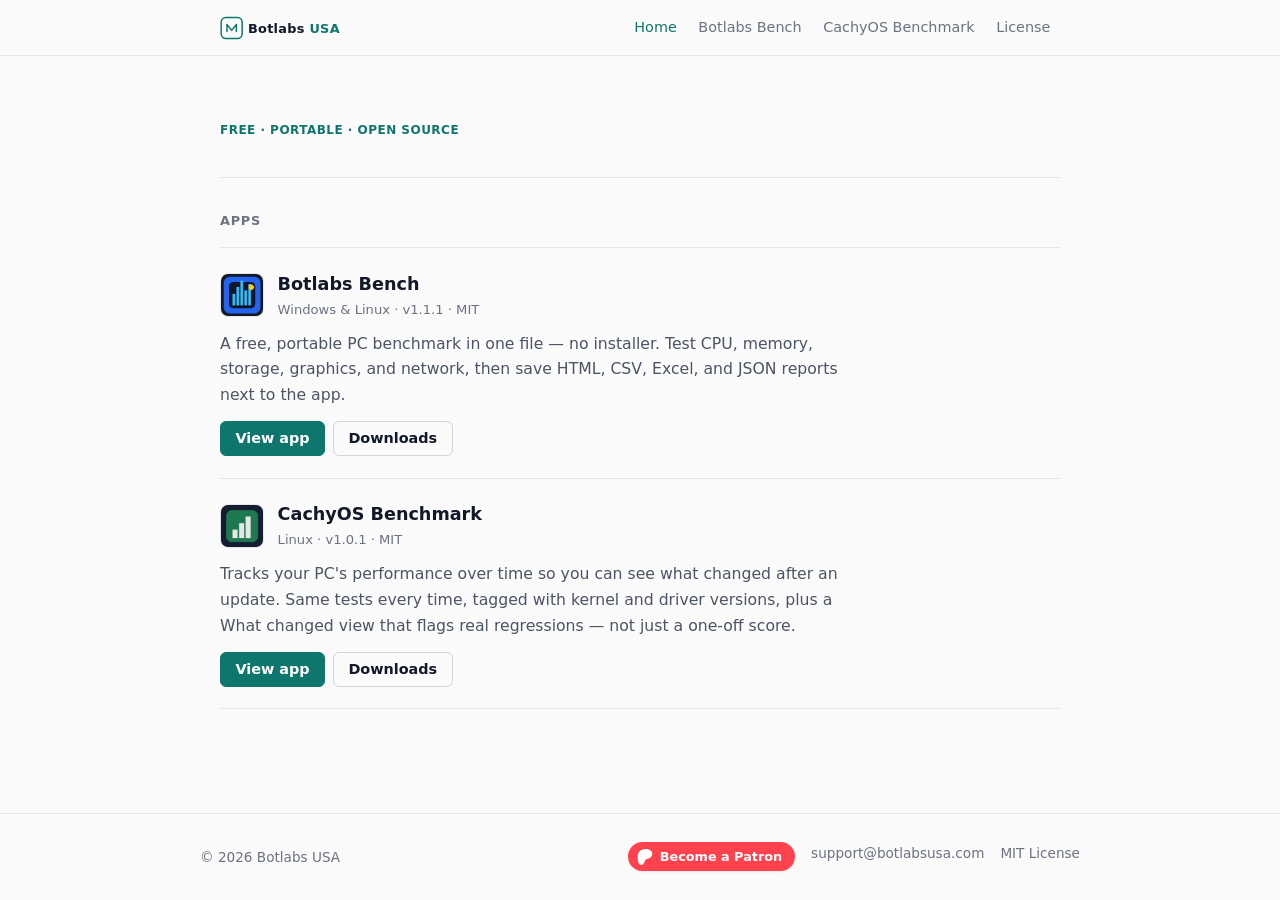
==== index.html @ ab1dc76c "Remove About section" ====
<!DOCTYPE html>
<html lang="en">
<head>
  <meta charset="utf-8">
  <meta name="viewport" content="width=device-width, initial-scale=1">
  <title>Botlabs USA — Free custom PC applications</title>
  <meta name="description" content="Botlabs USA shares free, portable PC apps built for daily use — including Botlabs Bench and CachyOS Benchmark. Download, run, compare.">
  <link rel="canonical" href="https://botlabsusa.com/">
  <meta name="theme-color" content="#fafafa">
  <meta property="og:type" content="website">
  <meta property="og:site_name" content="Botlabs USA">
  <meta property="og:title" content="Botlabs USA — Free custom PC applications">
  <meta property="og:description" content="Showcase and downloads for free PC apps built for daily use: Botlabs Bench and CachyOS Benchmark.">
  <meta property="og:url" content="https://botlabsusa.com/">
  <meta property="og:image" content="https://botlabsusa.com/assets/botlabsbench-128.png">
  <meta name="twitter:card" content="summary">
  <meta name="twitter:title" content="Botlabs USA — Free custom PC applications">
  <meta name="twitter:description" content="Showcase and downloads for free PC apps: Botlabs Bench and CachyOS Benchmark.">
  <link rel="icon" href="/assets/favicon.svg" type="image/svg+xml">
  <link rel="stylesheet" href="/css/style.css">
</head>
<body>
  <a class="skip-link" href="#main">Skip to content</a>
  <header class="site-header">
    <div class="header-inner">
      <a class="logo-link" href="/" aria-label="Botlabs USA home">
        <img src="/assets/logo.svg" alt="Botlabs USA" width="200" height="40">
      </a>
      <button class="nav-toggle" type="button" aria-expanded="false" aria-controls="site-nav" aria-label="Menu">☰</button>
      <nav id="site-nav" class="nav" aria-label="Primary">
        <a href="/" aria-current="page">Home</a>
        <a href="/apps/botlabs-bench.html">Botlabs Bench</a>
        <a href="/apps/cachyos-benchmark.html">CachyOS Benchmark</a>
        <a href="/license.html">License</a>
      </nav>
    </div>
  </header>

  <main id="main">
    <div class="container">
      <section class="hero">
        <span class="hero-badge">Free · Portable · Open source</span>
      </section>

      <h2 class="section-title" id="apps">Apps</h2>
      <div class="app-grid">
        <article class="app-card">
          <div class="app-card-header">
            <img src="/assets/botlabsbench.png" width="56" height="56" alt="">
            <div>
              <h2>Botlabs Bench</h2>
              <div class="meta">Windows &amp; Linux · v1.1.1 · MIT</div>
            </div>
          </div>
          <p>
            A free, portable PC benchmark in one file — no installer. Test CPU, memory, storage,
            graphics, and network, then save HTML, CSV, Excel, and JSON reports next to the app.
          </p>
          <div class="card-actions">
            <a class="btn btn-primary" href="/apps/botlabs-bench.html">View app</a>
            <a class="btn btn-secondary" href="/apps/botlabs-bench.html#downloads">Downloads</a>
          </div>
        </article>

        <article class="app-card">
          <div class="app-card-header">
            <img src="/assets/cachy-bench.png" width="56" height="56" alt="">
            <div>
              <h2>CachyOS Benchmark</h2>
              <div class="meta">Linux · v1.0.1 · MIT</div>
            </div>
          </div>
          <p>
            Tracks your PC's performance over time so you can see what changed after an update.
            Same tests every time, tagged with kernel and driver versions, plus a What changed
            view that flags real regressions — not just a one-off score.
          </p>
          <div class="card-actions">
            <a class="btn btn-primary" href="/apps/cachyos-benchmark.html">View app</a>
            <a class="btn btn-secondary" href="/apps/cachyos-benchmark.html#downloads">Downloads</a>
          </div>
        </article>
      </div>

    </div>
  </main>

  <footer class="site-footer">
    <div class="footer-inner">
      <p>© 2026 Botlabs USA</p>
      <div class="footer-links">
        <a class="patreon-badge" href="https://www.patreon.com/botlabs" target="_blank" rel="noopener" aria-label="Become a Patron on Patreon">
          <svg class="patreon-badge-icon" viewBox="0 0 24 24" aria-hidden="true" focusable="false" width="16" height="16">
            <path fill="currentColor" d="M22.957 7.21c-.004-3.064-2.391-5.576-5.191-6.482-3.478-1.125-8.064-.962-11.384.604C2.357 3.231 1.093 7.391 1.046 11.54c-.039 3.411.302 12.396 5.369 12.46 3.765.047 4.326-4.804 6.068-7.141 1.24-1.662 2.836-2.132 4.801-2.618 3.376-.836 5.678-3.501 5.673-7.031Z"/>
          </svg>
          <span>Become a Patron</span>
        </a>
        <a href="mailto:support@botlabsusa.com">support@botlabsusa.com</a>
        <a href="/license.html">MIT License</a>
      </div>
    </div>
  </footer>
  <script src="/js/main.js" defer></script>
<script data-goatcounter="https://botlabsusa.goatcounter.com/count" async src="https://gc.zgo.at/count.js"></script>
</body>
</html>
---- css/style.css ----
/* Botlabs USA — minimal light theme */
:root {
  --bg: #fafafa;
  --bg-elev: #ffffff;
  --text: #111827;
  --text-muted: #4b5563;
  --text-dim: #6b7280;
  --border: #e5e7eb;
  --border-strong: #d1d5db;
  --accent: #0f766e;
  --accent-hover: #0d9488;
  --accent-soft: #f0fdfa;
  --warn: #b45309;
  --warn-bg: #fffbeb;
  --warn-border: #fde68a;
  --radius: 6px;
  --font: system-ui, -apple-system, "Segoe UI", Roboto, "Helvetica Neue", Arial, sans-serif;
  --mono: ui-monospace, SFMono-Regular, Menlo, Monaco, Consolas, "Liberation Mono", monospace;
  --max: 720px;
  --max-wide: 880px;
  --header-h: 56px;
}

*, *::before, *::after { box-sizing: border-box; }
html { scroll-behavior: smooth; }
body {
  margin: 0;
  font-family: var(--font);
  background: var(--bg);
  color: var(--text);
  line-height: 1.65;
  font-size: 16px;
  min-height: 100vh;
  display: flex;
  flex-direction: column;
  -webkit-font-smoothing: antialiased;
}
img { max-width: 100%; height: auto; display: block; }
a { color: var(--accent); text-decoration: none; }
a:hover { color: var(--accent-hover); text-decoration: underline; text-underline-offset: 2px; }
a:focus-visible, button:focus-visible {
  outline: 2px solid var(--accent);
  outline-offset: 2px;
}

.skip-link {
  position: absolute;
  left: -9999px;
  top: 0;
  background: var(--accent);
  color: #fff;
  padding: 0.5rem 1rem;
  z-index: 1000;
  font-weight: 600;
}
.skip-link:focus { left: 0.5rem; top: 0.5rem; }

/* Header — compact */
.site-header {
  position: sticky;
  top: 0;
  z-index: 100;
  height: var(--header-h);
  background: rgba(250, 250, 250, 0.92);
  backdrop-filter: blur(8px);
  border-bottom: 1px solid var(--border);
}
.header-inner {
  max-width: var(--max-wide);
  margin: 0 auto;
  padding: 0 1.25rem;
  height: 100%;
  display: flex;
  align-items: center;
  justify-content: space-between;
  gap: 1rem;
}
.logo-link {
  display: flex;
  align-items: center;
  text-decoration: none;
  color: var(--text);
}
.logo-link:hover { text-decoration: none; opacity: 0.85; }
.logo-link img { height: 28px; width: auto; }
.nav {
  display: flex;
  align-items: center;
  gap: 0.15rem;
}
.nav a {
  color: var(--text-dim);
  padding: 0.35rem 0.6rem;
  border-radius: var(--radius);
  font-size: 0.9rem;
  font-weight: 500;
  text-decoration: none;
}
.nav a:hover {
  color: var(--text);
  text-decoration: none;
}
.nav a[aria-current="page"] {
  color: var(--accent);
}
.nav-toggle {
  display: none;
  background: var(--bg-elev);
  border: 1px solid var(--border);
  color: var(--text);
  border-radius: var(--radius);
  padding: 0.35rem 0.55rem;
  cursor: pointer;
  font-size: 1rem;
}

main { flex: 1; }
.container {
  max-width: var(--max-wide);
  margin: 0 auto;
  padding: 2rem 1.25rem 3rem;
}

/* Hero — airy, not oversized */
.hero {
  padding: 1.75rem 0 1.5rem;
  border-bottom: 1px solid var(--border);
  margin-bottom: 2rem;
}
.hero-badge {
  display: inline-block;
  font-size: 0.75rem;
  font-weight: 600;
  letter-spacing: 0.04em;
  text-transform: uppercase;
  color: var(--accent);
  margin-bottom: 0.75rem;
}
.hero h1 {
  margin: 0 0 0.65rem;
  font-size: clamp(1.5rem, 3.2vw, 1.85rem);
  line-height: 1.25;
  font-weight: 700;
  letter-spacing: -0.02em;
  max-width: 28em;
}
.hero h1 .grad {
  color: var(--accent);
  /* no gradient — restrained accent only */
}
.hero p {
  margin: 0;
  max-width: 36rem;
  color: var(--text-muted);
  font-size: 1.05rem;
}

.section-title {
  margin: 0 0 1rem;
  font-size: 0.8rem;
  font-weight: 600;
  letter-spacing: 0.06em;
  text-transform: uppercase;
  color: var(--text-dim);
}

/* App list — thin dividers, not cards */
.app-grid {
  display: flex;
  flex-direction: column;
  gap: 0;
  border-top: 1px solid var(--border);
  margin-bottom: 2.5rem;
}
.app-card {
  display: flex;
  flex-direction: column;
  gap: 0.65rem;
  padding: 1.35rem 0;
  border-bottom: 1px solid var(--border);
  background: transparent;
  box-shadow: none;
}
.app-card:hover {
  background: transparent;
  transform: none;
  border-color: var(--border);
}
.app-card-header {
  display: flex;
  align-items: center;
  gap: 0.85rem;
}
.app-card-header img {
  width: 44px;
  height: 44px;
  border-radius: 8px;
  border: 1px solid var(--border);
  background: var(--bg-elev);
}
.app-card h2 {
  margin: 0;
  font-size: 1.1rem;
  font-weight: 650;
}
.app-card .meta {
  font-size: 0.82rem;
  color: var(--text-dim);
}
.app-card p {
  margin: 0;
  color: var(--text-muted);
  font-size: 0.98rem;
  max-width: 40rem;
}
.card-actions {
  display: flex;
  flex-wrap: wrap;
  gap: 0.5rem;
  margin-top: 0.15rem;
}

/* Buttons — simple */
.btn {
  display: inline-flex;
  align-items: center;
  justify-content: center;
  gap: 0.35rem;
  padding: 0.45rem 0.9rem;
  border-radius: var(--radius);
  font-weight: 560;
  font-size: 0.9rem;
  border: 1px solid transparent;
  cursor: pointer;
  text-decoration: none;
  line-height: 1.3;
}
.btn:hover { text-decoration: none; }
.btn-primary {
  background: var(--accent);
  color: #fff;
  border-color: var(--accent);
}
.btn-primary:hover {
  background: var(--accent-hover);
  border-color: var(--accent-hover);
  color: #fff;
}
.btn-secondary {
  background: transparent;
  color: var(--text);
  border-color: var(--border-strong);
}
.btn-secondary:hover {
  border-color: var(--accent);
  color: var(--accent);
  background: var(--accent-soft);
}
.btn-download {
  background: var(--accent);
  color: #fff;
  border-color: var(--accent);
}
.btn-download:hover {
  background: var(--accent-hover);
  color: #fff;
}
.btn-placeholder::after {
  content: "placeholder";
  font-size: 0.65rem;
  text-transform: uppercase;
  letter-spacing: 0.04em;
  margin-left: 0.35rem;
  opacity: 0.75;
  font-weight: 500;
}
.btn:disabled, .btn[aria-disabled="true"] {
  opacity: 0.55;
  cursor: not-allowed;
  pointer-events: none;
}

/* Page header */
.page-header {
  display: flex;
  align-items: flex-start;
  gap: 1.1rem;
  margin-bottom: 1.75rem;
  padding-bottom: 1.35rem;
  border-bottom: 1px solid var(--border);
}
.page-header img.app-icon {
  width: 56px;
  height: 56px;
  border-radius: 10px;
  border: 1px solid var(--border);
  background: var(--bg-elev);
  flex-shrink: 0;
}
.page-header h1 {
  margin: 0 0 0.4rem;
  font-size: clamp(1.4rem, 2.8vw, 1.75rem);
  letter-spacing: -0.02em;
  font-weight: 700;
}
.page-header .lede {
  margin: 0;
  color: var(--text-muted);
  max-width: 40rem;
  font-size: 1rem;
}
.badges {
  display: flex;
  flex-wrap: wrap;
  gap: 0.35rem;
  margin-top: 0.65rem;
}
.badge {
  font-size: 0.72rem;
  font-weight: 600;
  padding: 0.15rem 0.5rem;
  border-radius: 999px;
  background: transparent;
  border: 1px solid var(--border);
  color: var(--text-dim);
}
.badge-accent {
  color: var(--accent);
  border-color: #99f6e4;
  background: var(--accent-soft);
}
.badge a { color: inherit; }

.prose {
  color: var(--text-muted);
  max-width: var(--max);
}
.prose p { margin: 0 0 1rem; }
.prose strong { color: var(--text); font-weight: 600; }

h2.section {
  margin: 2rem 0 0.75rem;
  font-size: 1.05rem;
  font-weight: 650;
  letter-spacing: -0.01em;
  color: var(--text);
  padding-bottom: 0.4rem;
  border-bottom: 1px solid var(--border);
}
h2.section::before { display: none; content: none; }

.feature-list {
  list-style: none;
  padding: 0;
  margin: 0 0 0.5rem;
  display: flex;
  flex-direction: column;
  gap: 0;
}
.feature-list li {
  background: transparent;
  border: none;
  border-bottom: 1px solid var(--border);
  border-radius: 0;
  padding: 0.7rem 0 0.7rem 1rem;
  color: var(--text-muted);
  position: relative;
  font-size: 0.96rem;
}
.feature-list li:last-child { border-bottom: none; }
.feature-list li::before {
  content: "–";
  position: absolute;
  left: 0;
  color: var(--text-dim);
}
.feature-list li strong { color: var(--text); }

.req-box, .install-box, .download-panel, .changelog {
  background: transparent;
  border: none;
  border-radius: 0;
  padding: 0;
  margin: 0 0 0.5rem;
}
.req-box ul, .install-box ol {
  margin: 0.35rem 0 0;
  padding-left: 1.2rem;
  color: var(--text-muted);
}
.req-box li, .install-box li { margin: 0.4rem 0; }

code, .mono { font-family: var(--mono); font-size: 0.88em; }
code {
  background: #f3f4f6;
  border: 1px solid var(--border);
  border-radius: 3px;
  padding: 0.08em 0.3em;
  color: #134e4a;
}
pre {
  background: #f3f4f6;
  border: 1px solid var(--border);
  border-radius: var(--radius);
  padding: 0.75rem 0.9rem;
  overflow-x: auto;
  margin: 0.65rem 0 0;
}
pre code {
  background: none;
  border: none;
  padding: 0;
  color: #1f2937;
  font-size: 0.85rem;
}

.download-item {
  display: grid;
  gap: 0.55rem;
  padding: 1.1rem 0;
  border-top: 1px solid var(--border);
}
.download-item:first-of-type { border-top: 1px solid var(--border); }
.download-meta {
  display: flex;
  flex-wrap: wrap;
  gap: 0.35rem 1rem;
  font-size: 0.82rem;
  color: var(--text-dim);
  font-family: var(--mono);
}
.download-meta span strong { color: var(--text-muted); font-weight: 600; }
.hash { word-break: break-all; font-size: 0.76rem; }
.note {
  font-size: 0.9rem;
  color: var(--text-dim);
  margin: 0.5rem 0 0;
}
.note.warn {
  color: var(--warn);
  background: var(--warn-bg);
  border: 1px solid var(--warn-border);
  border-radius: var(--radius);
  padding: 0.5rem 0.75rem;
  margin: 0 0 0.75rem;
}
.placeholder-note {
  display: inline-block;
  font-size: 0.75rem;
  color: var(--warn);
  background: var(--warn-bg);
  border: 1px solid var(--warn-border);
  border-radius: 4px;
  padding: 0.15rem 0.45rem;
  margin-left: 0.4rem;
}

.changelog dl { margin: 0; }
.changelog dt {
  font-weight: 650;
  color: var(--text);
  margin-top: 1.1rem;
  font-size: 0.98rem;
}
.changelog dt:first-child { margin-top: 0; }
.changelog dd { margin: 0.3rem 0 0; color: var(--text-muted); }
.changelog ul {
  margin: 0.3rem 0 0;
  padding-left: 1.15rem;
  color: var(--text-muted);
}
.changelog .badge {
  font-weight: 500;
  vertical-align: middle;
  margin-left: 0.35rem;
}

.sample-report {
  margin-top: 0.75rem;
  border: 1px solid var(--border);
  border-radius: var(--radius);
  overflow: hidden;
  background: var(--bg-elev);
}
.sample-report figcaption {
  padding: 0.55rem 0.85rem;
  font-size: 0.82rem;
  color: var(--text-dim);
  border-top: 1px solid var(--border);
}

/* Footer — compact */
.site-footer {
  border-top: 1px solid var(--border);
  background: var(--bg);
  padding: 1.15rem 1.25rem;
  margin-top: auto;
}
.footer-inner {
  max-width: var(--max-wide);
  margin: 0 auto;
  display: flex;
  flex-wrap: wrap;
  gap: 0.75rem 1.25rem;
  justify-content: space-between;
  align-items: center;
  color: var(--text-dim);
  font-size: 0.85rem;
}
.footer-links {
  display: flex;
  flex-wrap: wrap;
  gap: 0.65rem 1rem;
}
.footer-links a { color: var(--text-dim); }
.footer-links a:hover { color: var(--accent); }

/* Patreon support badge — official coral + 2023 P mark */
.patreon-badge {
  --patreon: #FF424D;
  --patreon-hover: #E03842;
  display: inline-flex;
  align-items: center;
  gap: 0.4rem;
  padding: 0.35rem 0.75rem 0.35rem 0.55rem;
  border-radius: 999px;
  background: var(--patreon);
  color: #fff !important;
  font-size: 0.8rem;
  font-weight: 600;
  line-height: 1.2;
  text-decoration: none !important;
  border: 1px solid transparent;
  box-shadow: 0 1px 2px rgba(17, 24, 39, 0.08);
  transition: background 0.15s ease, box-shadow 0.15s ease, transform 0.15s ease;
}
.patreon-badge:hover {
  background: var(--patreon-hover);
  color: #fff !important;
  text-decoration: none !important;
  box-shadow: 0 2px 6px rgba(255, 66, 77, 0.35);
  transform: translateY(-1px);
}
.patreon-badge:focus-visible {
  outline: 2px solid var(--patreon);
  outline-offset: 2px;
}
.patreon-badge-icon {
  flex-shrink: 0;
  display: block;
  width: 1rem;
  height: 1rem;
}


.error-page {
  text-align: center;
  padding: 3.5rem 1rem 2rem;
}
.error-page .code {
  font-size: 3rem;
  font-weight: 700;
  letter-spacing: -0.03em;
  color: var(--accent);
  margin: 0;
  line-height: 1;
}
.error-page h1 { margin: 0.65rem 0; font-size: 1.35rem; }

.license-box {
  background: var(--bg-elev);
  border: 1px solid var(--border);
  border-radius: var(--radius);
  padding: 1.25rem;
  font-family: var(--mono);
  font-size: 0.85rem;
  color: var(--text-muted);
  white-space: pre-wrap;
  line-height: 1.55;
  max-width: var(--max);
}


@media (max-width: 720px) {
  .nav-toggle { display: inline-flex; }
  .nav {
    display: none;
    position: absolute;
    top: var(--header-h);
    left: 0;
    right: 0;
    flex-direction: column;
    align-items: stretch;
    background: #fff;
    border-bottom: 1px solid var(--border);
    padding: 0.5rem;
    gap: 0.15rem;
  }
  .nav.open { display: flex; }
  .nav a { padding: 0.65rem 0.85rem; }
  .page-header { flex-direction: column; }
  .page-header img.app-icon { width: 48px; height: 48px; }
}
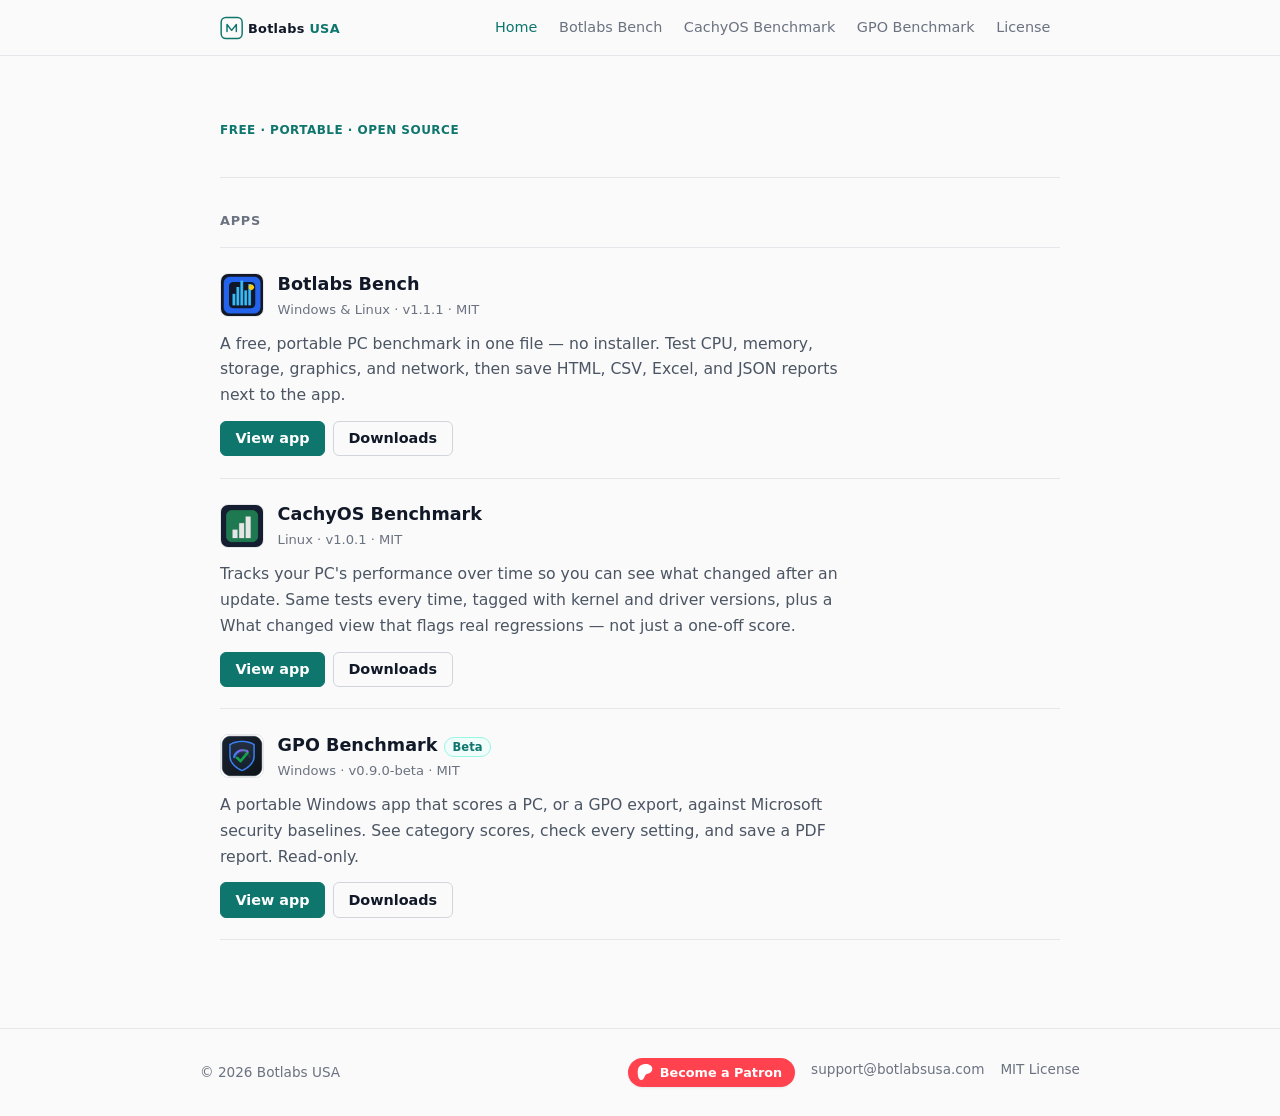
==== commit 5103026a: "Add GPO Benchmark 0.9.0-beta (preview)" ====
--- a/index.html
+++ b/index.html
@@ -4,18 +4,18 @@
   <meta charset="utf-8">
   <meta name="viewport" content="width=device-width, initial-scale=1">
   <title>Botlabs USA — Free custom PC applications</title>
-  <meta name="description" content="Botlabs USA shares free, portable PC apps built for daily use — including Botlabs Bench and CachyOS Benchmark. Download, run, compare.">
+  <meta name="description" content="Botlabs USA shares free, portable PC apps built for daily use — including Botlabs Bench, CachyOS Benchmark, and GPO Benchmark. Download, run, compare.">
   <link rel="canonical" href="https://botlabsusa.com/">
   <meta name="theme-color" content="#fafafa">
   <meta property="og:type" content="website">
   <meta property="og:site_name" content="Botlabs USA">
   <meta property="og:title" content="Botlabs USA — Free custom PC applications">
-  <meta property="og:description" content="Showcase and downloads for free PC apps built for daily use: Botlabs Bench and CachyOS Benchmark.">
+  <meta property="og:description" content="Showcase and downloads for free PC apps built for daily use: Botlabs Bench, CachyOS Benchmark, and GPO Benchmark.">
   <meta property="og:url" content="https://botlabsusa.com/">
   <meta property="og:image" content="https://botlabsusa.com/assets/botlabsbench-128.png">
   <meta name="twitter:card" content="summary">
   <meta name="twitter:title" content="Botlabs USA — Free custom PC applications">
-  <meta name="twitter:description" content="Showcase and downloads for free PC apps: Botlabs Bench and CachyOS Benchmark.">
+  <meta name="twitter:description" content="Showcase and downloads for free PC apps: Botlabs Bench, CachyOS Benchmark, and GPO Benchmark.">
   <link rel="icon" href="/assets/favicon.svg" type="image/svg+xml">
   <link rel="stylesheet" href="/css/style.css">
 </head>
@@ -31,6 +31,7 @@
         <a href="/" aria-current="page">Home</a>
         <a href="/apps/botlabs-bench.html">Botlabs Bench</a>
         <a href="/apps/cachyos-benchmark.html">CachyOS Benchmark</a>
+        <a href="/apps/gpo-benchmark.html">GPO Benchmark</a>
         <a href="/license.html">License</a>
       </nav>
     </div>
@@ -80,6 +81,23 @@
             <a class="btn btn-secondary" href="/apps/cachyos-benchmark.html#downloads">Downloads</a>
           </div>
         </article>
+        <article class="app-card">
+          <div class="app-card-header">
+            <img src="/assets/gpo-benchmark.png" width="56" height="56" alt="">
+            <div>
+              <h2>GPO Benchmark <span class="badge badge-accent">Beta</span></h2>
+              <div class="meta">Windows · v0.9.0-beta · MIT</div>
+            </div>
+          </div>
+          <p>
+            A portable Windows app that scores a PC, or a GPO export, against Microsoft security
+            baselines. See category scores, check every setting, and save a PDF report. Read-only.
+          </p>
+          <div class="card-actions">
+            <a class="btn btn-primary" href="/apps/gpo-benchmark.html">View app</a>
+            <a class="btn btn-secondary" href="/apps/gpo-benchmark.html#downloads">Downloads</a>
+          </div>
+        </article>
       </div>
 
     </div>
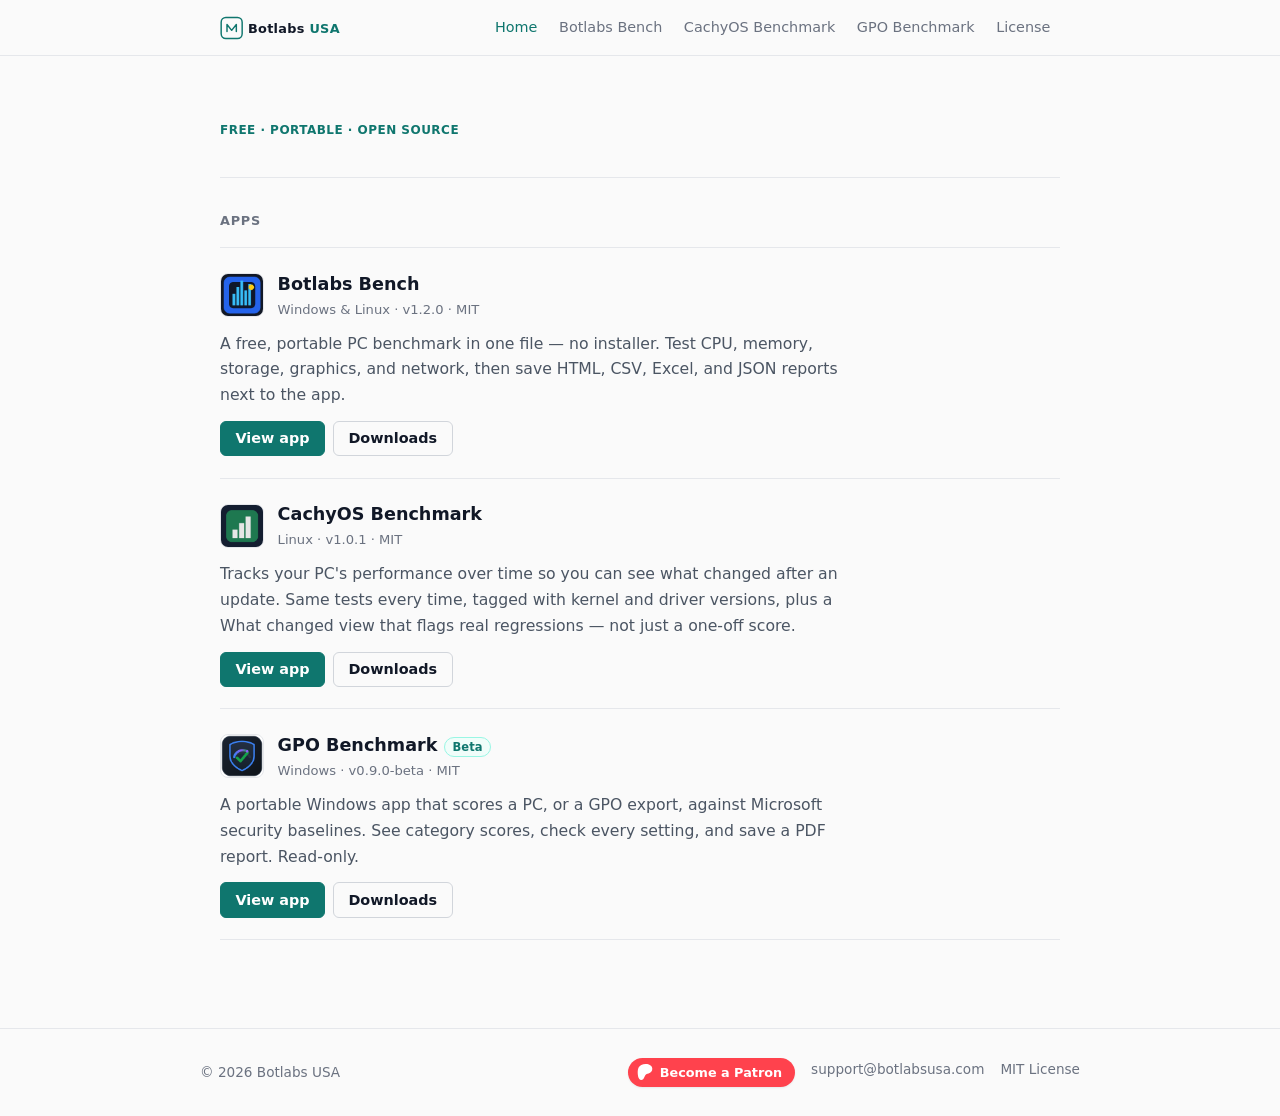
==== commit a5d72366: "Botlabs Bench v1.2.0 downloads" ====
--- a/index.html
+++ b/index.html
@@ -50,7 +50,7 @@
             <img src="/assets/botlabsbench.png" width="56" height="56" alt="">
             <div>
               <h2>Botlabs Bench</h2>
-              <div class="meta">Windows &amp; Linux · v1.1.1 · MIT</div>
+              <div class="meta">Windows &amp; Linux · v1.2.0 · MIT</div>
             </div>
           </div>
           <p>
--- a/css/style.css
+++ b/css/style.css
@@ -601,3 +601,11 @@
   .page-header { flex-direction: column; }
   .page-header img.app-icon { width: 48px; height: 48px; }
 }
+
+/* Screenshot gallery */
+.shot-grid { display: grid; grid-template-columns: repeat(2, minmax(0, 1fr)); gap: 1.25rem; margin: 1rem 0 2rem; }
+.shot { margin: 0; }
+.shot a { display: block; border: 1px solid #e5e5e5; border-radius: 8px; overflow: hidden; background: #fff; }
+.shot img { display: block; width: 100%; height: auto; }
+.shot figcaption { font-size: .875rem; color: #666; margin-top: .5rem; line-height: 1.4; }
+@media (max-width: 640px) { .shot-grid { grid-template-columns: 1fr; } }
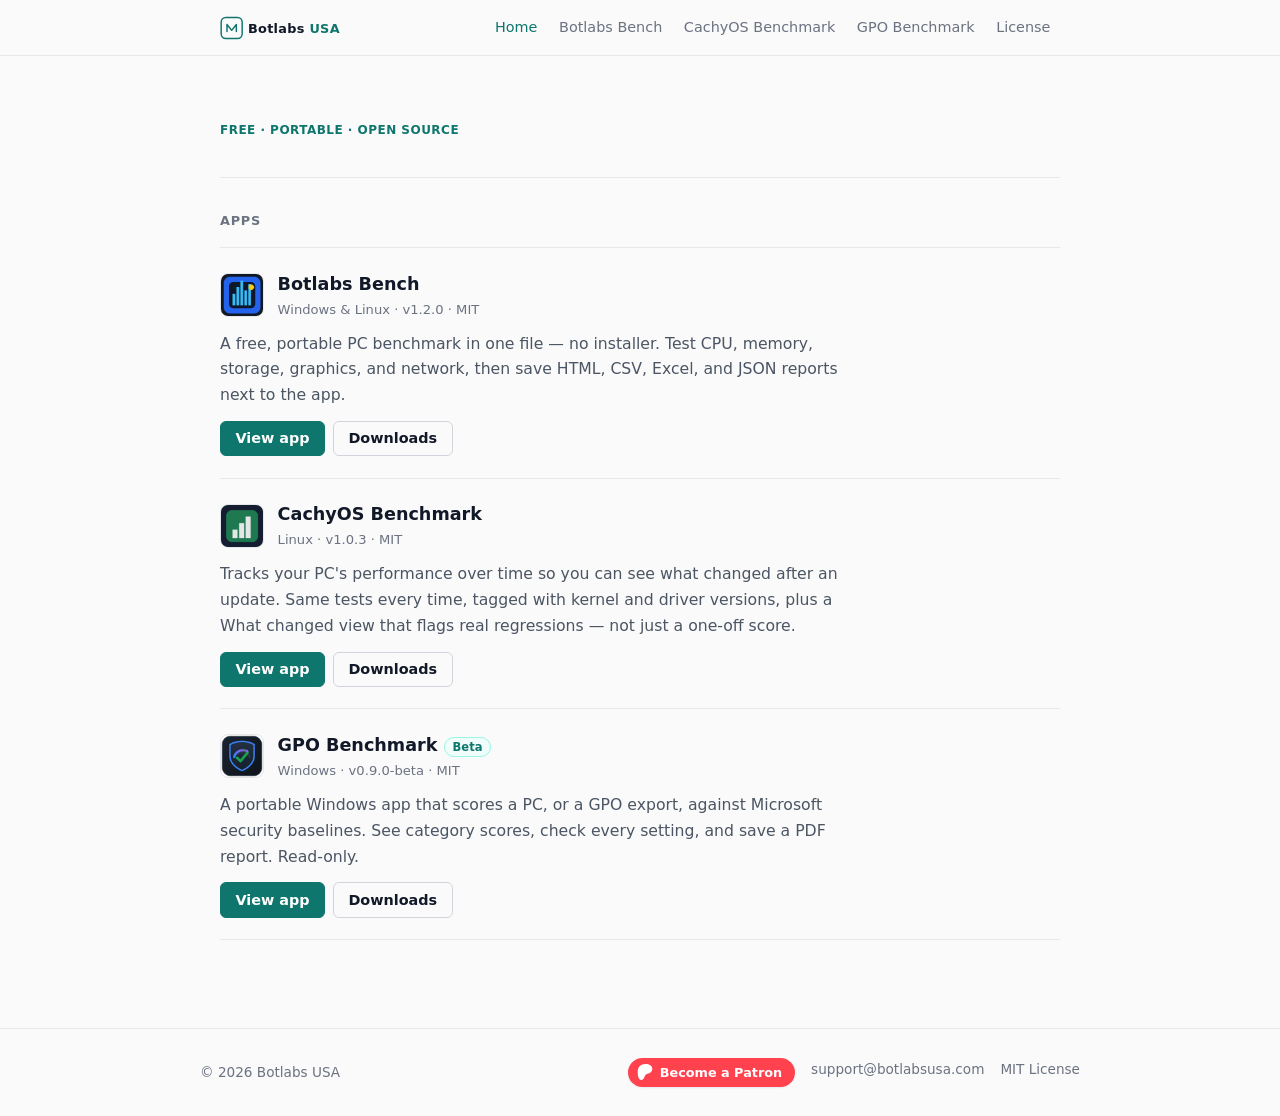
==== commit 556c8313: "CachyOS Benchmark v1.0.3 downloads Update the CachyOS Benchmark page and home-page card to the 1.0.3" ====
--- a/index.html
+++ b/index.html
@@ -68,7 +68,7 @@
             <img src="/assets/cachy-bench.png" width="56" height="56" alt="">
             <div>
               <h2>CachyOS Benchmark</h2>
-              <div class="meta">Linux · v1.0.1 · MIT</div>
+              <div class="meta">Linux · v1.0.3 · MIT</div>
             </div>
           </div>
           <p>
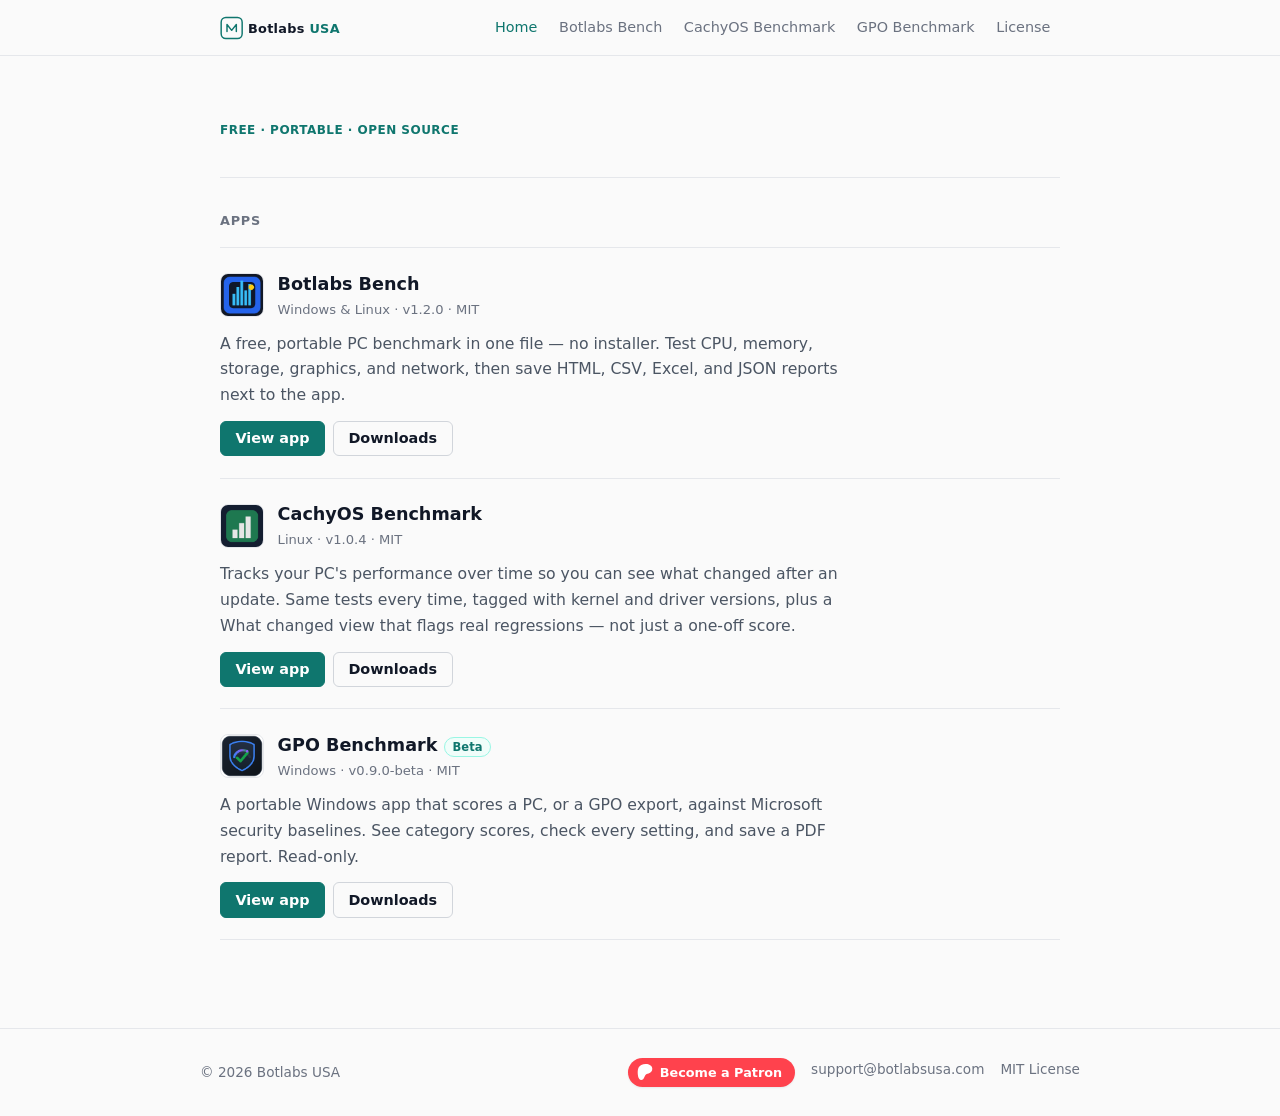
==== commit 3270e978: "CachyOS Benchmark v1.0.4 downloads Update the CachyOS Benchmark page and home-page card to the 1.0.4" ====
--- a/index.html
+++ b/index.html
@@ -68,7 +68,7 @@
             <img src="/assets/cachy-bench.png" width="56" height="56" alt="">
             <div>
               <h2>CachyOS Benchmark</h2>
-              <div class="meta">Linux · v1.0.3 · MIT</div>
+              <div class="meta">Linux · v1.0.4 · MIT</div>
             </div>
           </div>
           <p>
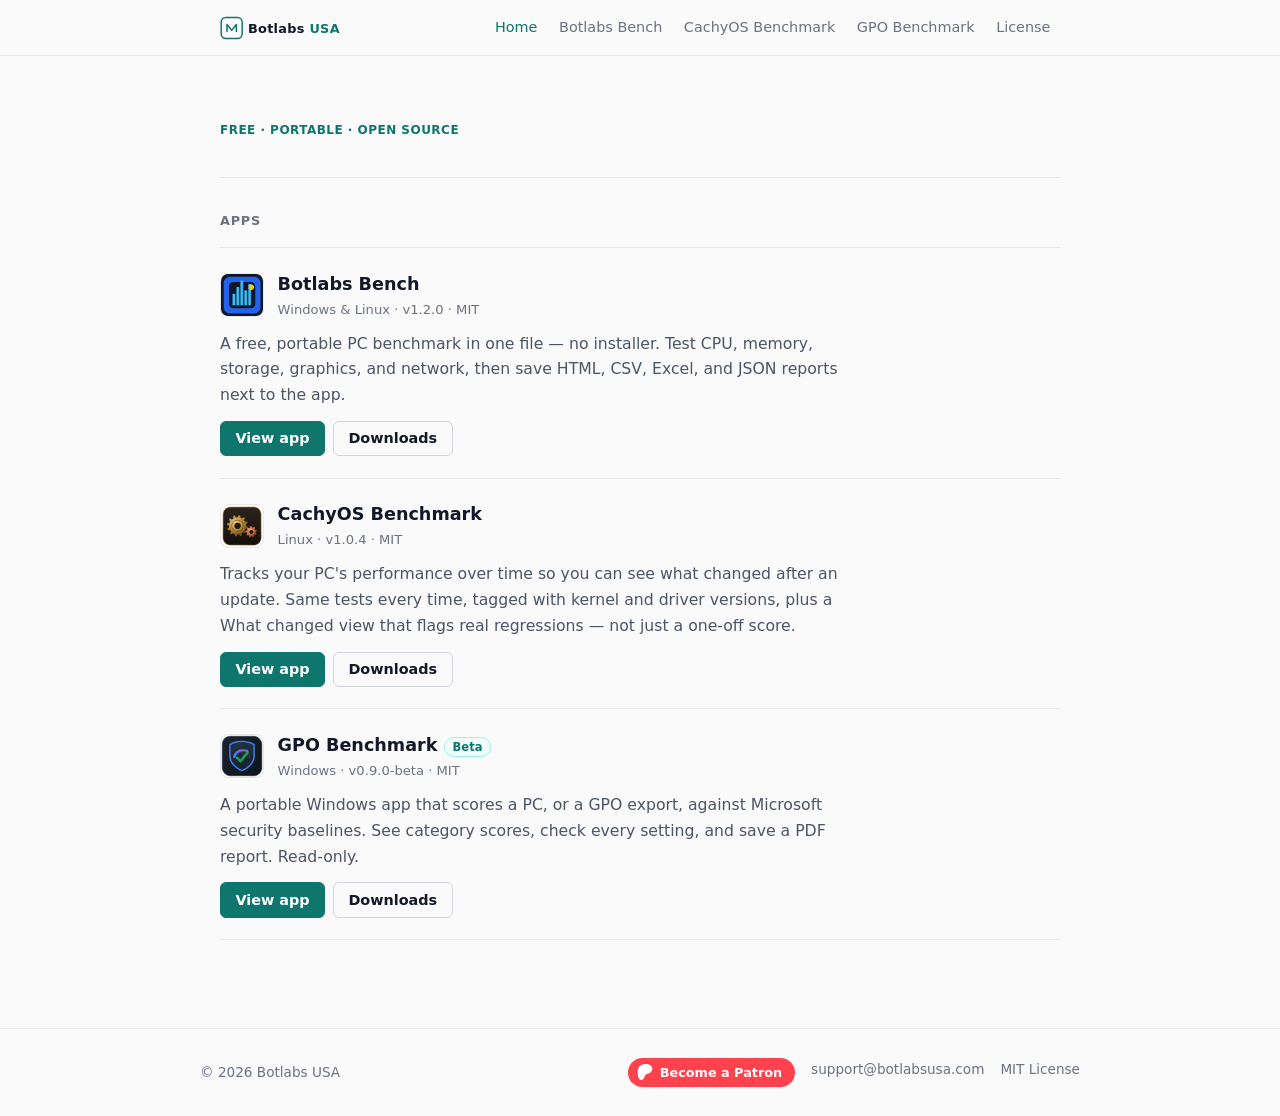
==== commit 609294e6: "CachyOS Benchmark: new gear icon and cropped gauges shot (preview) Add the new brass-and-copper gear" ====
--- a/index.html
+++ b/index.html
@@ -65,7 +65,7 @@
 
         <article class="app-card">
           <div class="app-card-header">
-            <img src="/assets/cachy-bench.png" width="56" height="56" alt="">
+            <img src="/assets/icons/cachyos-benchmark/cachy-bench-plate-256.png" width="56" height="56" alt="">
             <div>
               <h2>CachyOS Benchmark</h2>
               <div class="meta">Linux · v1.0.4 · MIT</div>
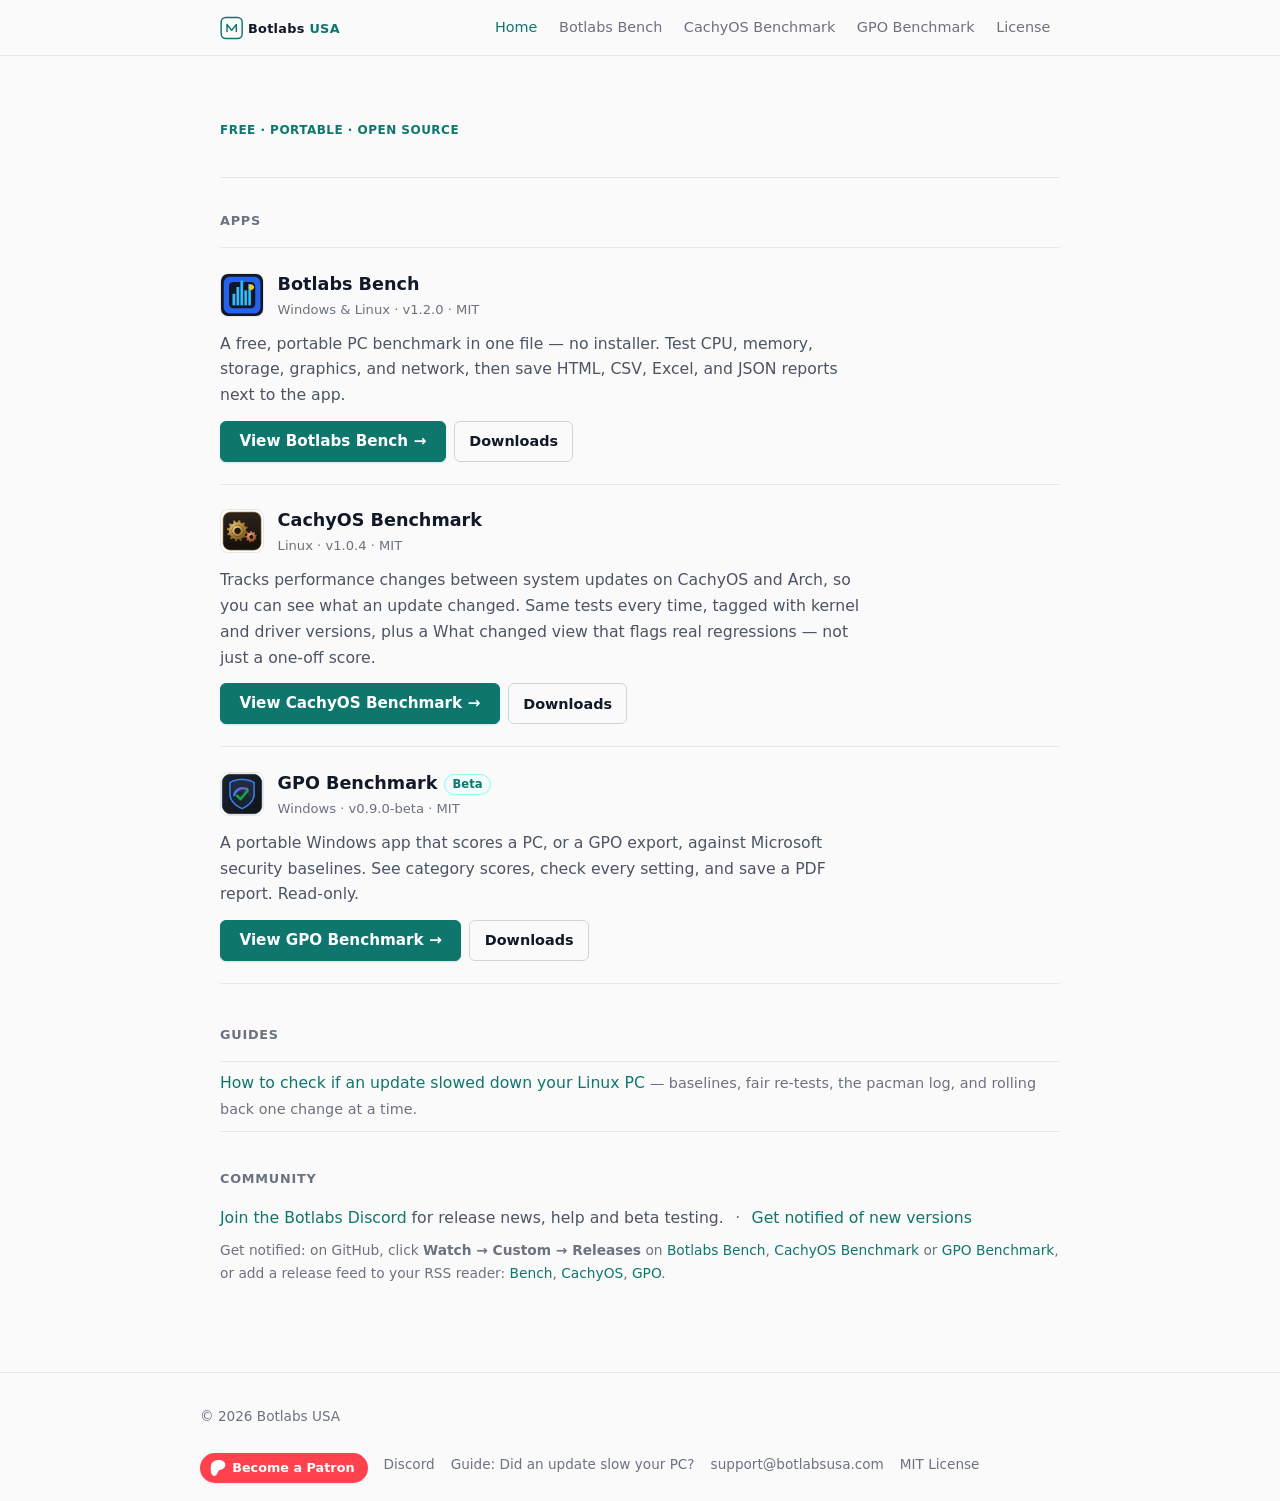
==== commit 1bf28249: "Promo/SEO preview: share images, JSON-LD, outbound tracking, community + guide page" ====
--- a/index.html
+++ b/index.html
@@ -3,19 +3,48 @@
 <head>
   <meta charset="utf-8">
   <meta name="viewport" content="width=device-width, initial-scale=1">
-  <title>Botlabs USA — Free custom PC applications</title>
-  <meta name="description" content="Botlabs USA shares free, portable PC apps built for daily use — including Botlabs Bench, CachyOS Benchmark, and GPO Benchmark. Download, run, compare.">
+  <title>Botlabs USA — Free, portable PC apps and benchmarks</title>
+  <meta name="description" content="Free, portable PC apps from Botlabs USA: Botlabs Bench (Windows &amp; Linux benchmark), CachyOS Benchmark (track performance between updates) and GPO Benchmark.">
   <link rel="canonical" href="https://botlabsusa.com/">
   <meta name="theme-color" content="#fafafa">
   <meta property="og:type" content="website">
   <meta property="og:site_name" content="Botlabs USA">
-  <meta property="og:title" content="Botlabs USA — Free custom PC applications">
-  <meta property="og:description" content="Showcase and downloads for free PC apps built for daily use: Botlabs Bench, CachyOS Benchmark, and GPO Benchmark.">
+  <meta property="og:locale" content="en_US">
+  <meta property="og:title" content="Botlabs USA — Free, portable PC apps">
+  <meta property="og:description" content="Free, open-source PC apps: Botlabs Bench, CachyOS Benchmark and GPO Benchmark. Download, run, compare.">
   <meta property="og:url" content="https://botlabsusa.com/">
-  <meta property="og:image" content="https://botlabsusa.com/assets/botlabsbench-128.png">
-  <meta name="twitter:card" content="summary">
-  <meta name="twitter:title" content="Botlabs USA — Free custom PC applications">
-  <meta name="twitter:description" content="Showcase and downloads for free PC apps: Botlabs Bench, CachyOS Benchmark, and GPO Benchmark.">
+  <meta property="og:image" content="https://botlabsusa.com/assets/social/site.png">
+  <meta property="og:image:width" content="1280">
+  <meta property="og:image:height" content="640">
+  <meta property="og:image:alt" content="Botlabs USA — free, portable PC apps">
+  <meta name="twitter:card" content="summary_large_image">
+  <meta name="twitter:title" content="Botlabs USA — Free, portable PC apps">
+  <meta name="twitter:description" content="Free, open-source PC apps: Botlabs Bench, CachyOS Benchmark and GPO Benchmark. Download, run, compare.">
+  <meta name="twitter:image" content="https://botlabsusa.com/assets/social/site.png">
+  <meta name="twitter:image:alt" content="Botlabs USA — free, portable PC apps">
+  <script type="application/ld+json">
+{
+  "@context": "https://schema.org",
+  "@type": "Organization",
+  "name": "Botlabs USA",
+  "url": "https://botlabsusa.com/",
+  "logo": "https://botlabsusa.com/assets/social/site.png",
+  "email": "support@botlabsusa.com",
+  "sameAs": [
+    "https://github.com/botlabsusa",
+    "https://www.patreon.com/botlabs",
+    "https://discord.gg/YdHBtghbmr"
+  ]
+}
+  </script>
+  <script type="application/ld+json">
+{
+  "@context": "https://schema.org",
+  "@type": "WebSite",
+  "name": "Botlabs USA",
+  "url": "https://botlabsusa.com/"
+}
+  </script>
   <link rel="icon" href="/assets/favicon.svg" type="image/svg+xml">
   <link rel="stylesheet" href="/css/style.css">
 </head>
@@ -40,6 +69,7 @@
   <main id="main">
     <div class="container">
       <section class="hero">
+        <h1 class="visually-hidden">Botlabs USA: free, portable PC apps and benchmarks</h1>
         <span class="hero-badge">Free · Portable · Open source</span>
       </section>
 
@@ -49,7 +79,7 @@
           <div class="app-card-header">
             <img src="/assets/botlabsbench.png" width="56" height="56" alt="">
             <div>
-              <h2>Botlabs Bench</h2>
+              <h2><a class="app-title" href="/apps/botlabs-bench.html">Botlabs Bench</a></h2>
               <div class="meta">Windows &amp; Linux · v1.2.0 · MIT</div>
             </div>
           </div>
@@ -58,7 +88,7 @@
             graphics, and network, then save HTML, CSV, Excel, and JSON reports next to the app.
           </p>
           <div class="card-actions">
-            <a class="btn btn-primary" href="/apps/botlabs-bench.html">View app</a>
+            <a class="btn btn-primary btn-view" href="/apps/botlabs-bench.html">View Botlabs Bench <span aria-hidden="true">→</span></a>
             <a class="btn btn-secondary" href="/apps/botlabs-bench.html#downloads">Downloads</a>
           </div>
         </article>
@@ -67,17 +97,17 @@
           <div class="app-card-header">
             <img src="/assets/icons/cachyos-benchmark/cachy-bench-plate-256.png" width="56" height="56" alt="">
             <div>
-              <h2>CachyOS Benchmark</h2>
+              <h2><a class="app-title" href="/apps/cachyos-benchmark.html">CachyOS Benchmark</a></h2>
               <div class="meta">Linux · v1.0.4 · MIT</div>
             </div>
           </div>
           <p>
-            Tracks your PC's performance over time so you can see what changed after an update.
+            Tracks performance changes between system updates on CachyOS and Arch, so you can see what an update changed.
             Same tests every time, tagged with kernel and driver versions, plus a What changed
             view that flags real regressions — not just a one-off score.
           </p>
           <div class="card-actions">
-            <a class="btn btn-primary" href="/apps/cachyos-benchmark.html">View app</a>
+            <a class="btn btn-primary btn-view" href="/apps/cachyos-benchmark.html">View CachyOS Benchmark <span aria-hidden="true">→</span></a>
             <a class="btn btn-secondary" href="/apps/cachyos-benchmark.html#downloads">Downloads</a>
           </div>
         </article>
@@ -85,7 +115,7 @@
           <div class="app-card-header">
             <img src="/assets/gpo-benchmark.png" width="56" height="56" alt="">
             <div>
-              <h2>GPO Benchmark <span class="badge badge-accent">Beta</span></h2>
+              <h2><a class="app-title" href="/apps/gpo-benchmark.html">GPO Benchmark</a> <span class="badge badge-accent">Beta</span></h2>
               <div class="meta">Windows · v0.9.0-beta · MIT</div>
             </div>
           </div>
@@ -94,11 +124,34 @@
             baselines. See category scores, check every setting, and save a PDF report. Read-only.
           </p>
           <div class="card-actions">
-            <a class="btn btn-primary" href="/apps/gpo-benchmark.html">View app</a>
+            <a class="btn btn-primary btn-view" href="/apps/gpo-benchmark.html">View GPO Benchmark <span aria-hidden="true">→</span></a>
             <a class="btn btn-secondary" href="/apps/gpo-benchmark.html#downloads">Downloads</a>
           </div>
         </article>
       </div>
+
+      <h2 class="section-title" id="guides">Guides</h2>
+      <ul class="guide-list">
+        <li><a href="/guides/check-if-an-update-slowed-your-linux-pc.html">How to check if an update slowed down your Linux PC</a> <span class="meta">— baselines, fair re-tests, the pacman log, and rolling back one change at a time.</span></li>
+      </ul>
+
+      <section class="community" aria-labelledby="community-title">
+        <h2 class="section-title" id="community-title">Community</h2>
+        <p class="community-line">
+          <a href="https://discord.gg/YdHBtghbmr" target="_blank" rel="noopener">Join the Botlabs Discord</a> for release news, help and beta testing.
+          <span class="sep" aria-hidden="true">·</span>
+          <a href="/#get-notified">Get notified of new versions</a>
+        </p>
+        <p class="community-line small" id="get-notified">
+          Get notified: on GitHub, click <strong>Watch → Custom → Releases</strong> on
+          <a href="https://github.com/botlabsusa/botlabs-bench">Botlabs Bench</a>,
+          <a href="https://github.com/botlabsusa/cachyos-benchmark">CachyOS Benchmark</a> or
+          <a href="https://github.com/botlabsusa/gpo-benchmark">GPO Benchmark</a>, or add a release feed to your RSS reader:
+          <a href="https://github.com/botlabsusa/botlabs-bench/releases.atom">Bench</a>,
+          <a href="https://github.com/botlabsusa/cachyos-benchmark/releases.atom">CachyOS</a>,
+          <a href="https://github.com/botlabsusa/gpo-benchmark/releases.atom">GPO</a>.
+        </p>
+      </section>
 
     </div>
   </main>
@@ -113,6 +166,8 @@
           </svg>
           <span>Become a Patron</span>
         </a>
+        <a href="https://discord.gg/YdHBtghbmr" target="_blank" rel="noopener">Discord</a>
+        <a href="/guides/check-if-an-update-slowed-your-linux-pc.html">Guide: Did an update slow your PC?</a>
         <a href="mailto:support@botlabsusa.com">support@botlabsusa.com</a>
         <a href="/license.html">MIT License</a>
       </div>
--- a/css/style.css
+++ b/css/style.css
@@ -609,3 +609,44 @@
 .shot img { display: block; width: 100%; height: auto; }
 .shot figcaption { font-size: .875rem; color: #666; margin-top: .5rem; line-height: 1.4; }
 @media (max-width: 640px) { .shot-grid { grid-template-columns: 1fr; } }
+
+/* Home: clearer app links (promo-seo) */
+.app-card h2 a.app-title { color: var(--text); text-decoration: none; }
+.app-card h2 a.app-title:hover { color: var(--accent); text-decoration: underline; text-underline-offset: 3px; }
+.btn-view {
+  padding: 0.6rem 1.15rem;
+  font-size: 0.95rem;
+  font-weight: 620;
+  box-shadow: 0 1px 2px rgba(15, 118, 110, 0.18);
+}
+.btn-view span { transition: transform 0.15s ease; }
+.btn-view:hover span { transform: translateX(2px); }
+
+/* Home: guides + community */
+.guide-list { list-style: none; padding: 0; margin: 0 0 2.25rem; }
+.guide-list li { padding: 0.55rem 0; border-bottom: 1px solid var(--border); font-size: 0.98rem; }
+.guide-list li:first-child { border-top: 1px solid var(--border); }
+.guide-list .meta { color: var(--text-dim); font-size: 0.9rem; }
+.community { margin: 0 0 2.5rem; }
+.community-line { margin: 0 0 0.5rem; color: var(--text-muted); font-size: 0.98rem; }
+.community-line.small { font-size: 0.86rem; color: var(--text-dim); }
+.community-line .sep { margin: 0 0.4rem; color: var(--text-dim); }
+
+/* Guide pages */
+.guide { max-width: var(--max); }
+.guide h1 { font-size: clamp(1.5rem, 3.2vw, 2rem); letter-spacing: -0.02em; margin: 0.25rem 0 0.6rem; color: var(--text); }
+.guide .lede { font-size: 1.05rem; margin: 0 0 1rem; }
+.guide-kicker { font-size: 0.78rem; font-weight: 600; letter-spacing: 0.05em; text-transform: uppercase; color: var(--text-dim); margin: 0; }
+.guide ul { padding-left: 1.2rem; margin: 0 0 1rem; }
+.guide li { margin: 0.4rem 0; }
+.guide pre { margin: 0 0 1rem; }
+.guide-cta { display: flex; flex-wrap: wrap; gap: 0.5rem; margin: 1.25rem 0 0.5rem; }
+.dl-count { margin-top: 0.25rem; }
+.visually-hidden {
+  position: absolute !important;
+  width: 1px; height: 1px;
+  padding: 0; margin: -1px;
+  overflow: hidden; clip: rect(0 0 0 0);
+  white-space: nowrap; border: 0;
+}
+.sample-report img { display: block; width: 100%; height: auto; }
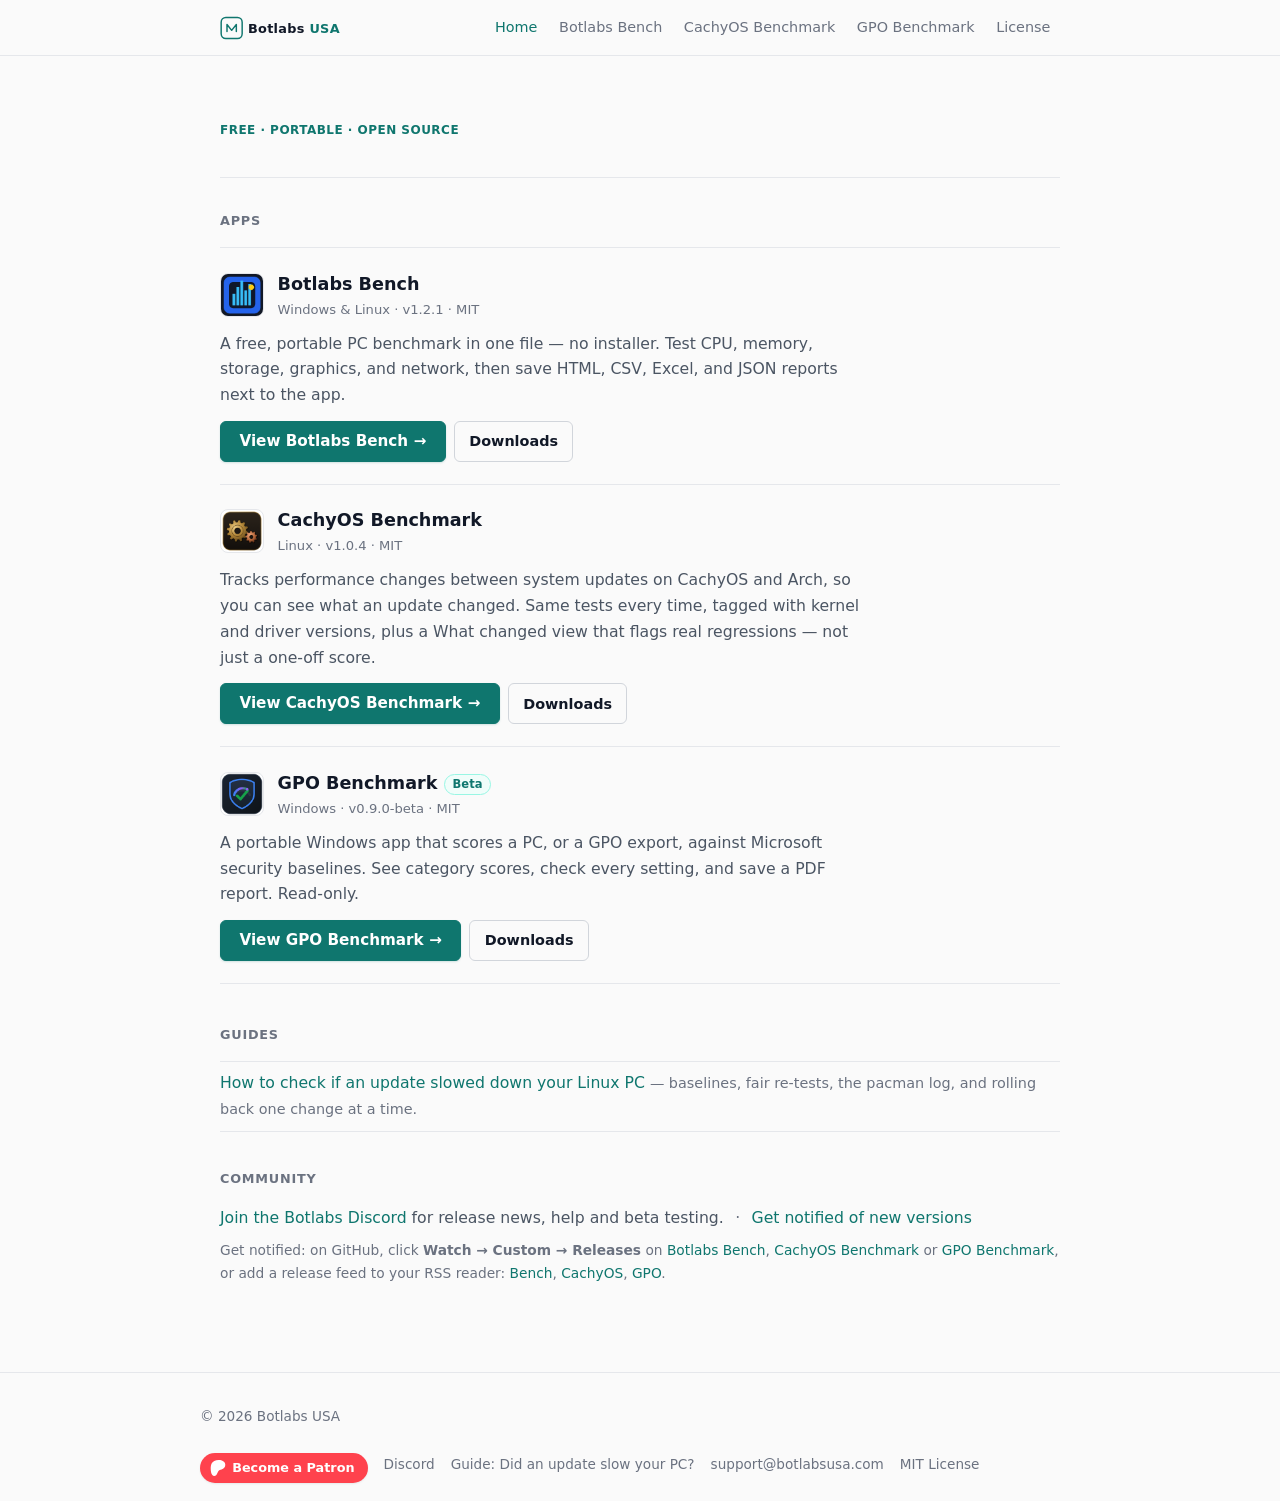
==== commit 1088f8b7: "Botlabs Bench v1.2.1 downloads" ====
--- a/index.html
+++ b/index.html
@@ -80,7 +80,7 @@
             <img src="/assets/botlabsbench.png" width="56" height="56" alt="">
             <div>
               <h2><a class="app-title" href="/apps/botlabs-bench.html">Botlabs Bench</a></h2>
-              <div class="meta">Windows &amp; Linux · v1.2.0 · MIT</div>
+              <div class="meta">Windows &amp; Linux · v1.2.1 · MIT</div>
             </div>
           </div>
           <p>
